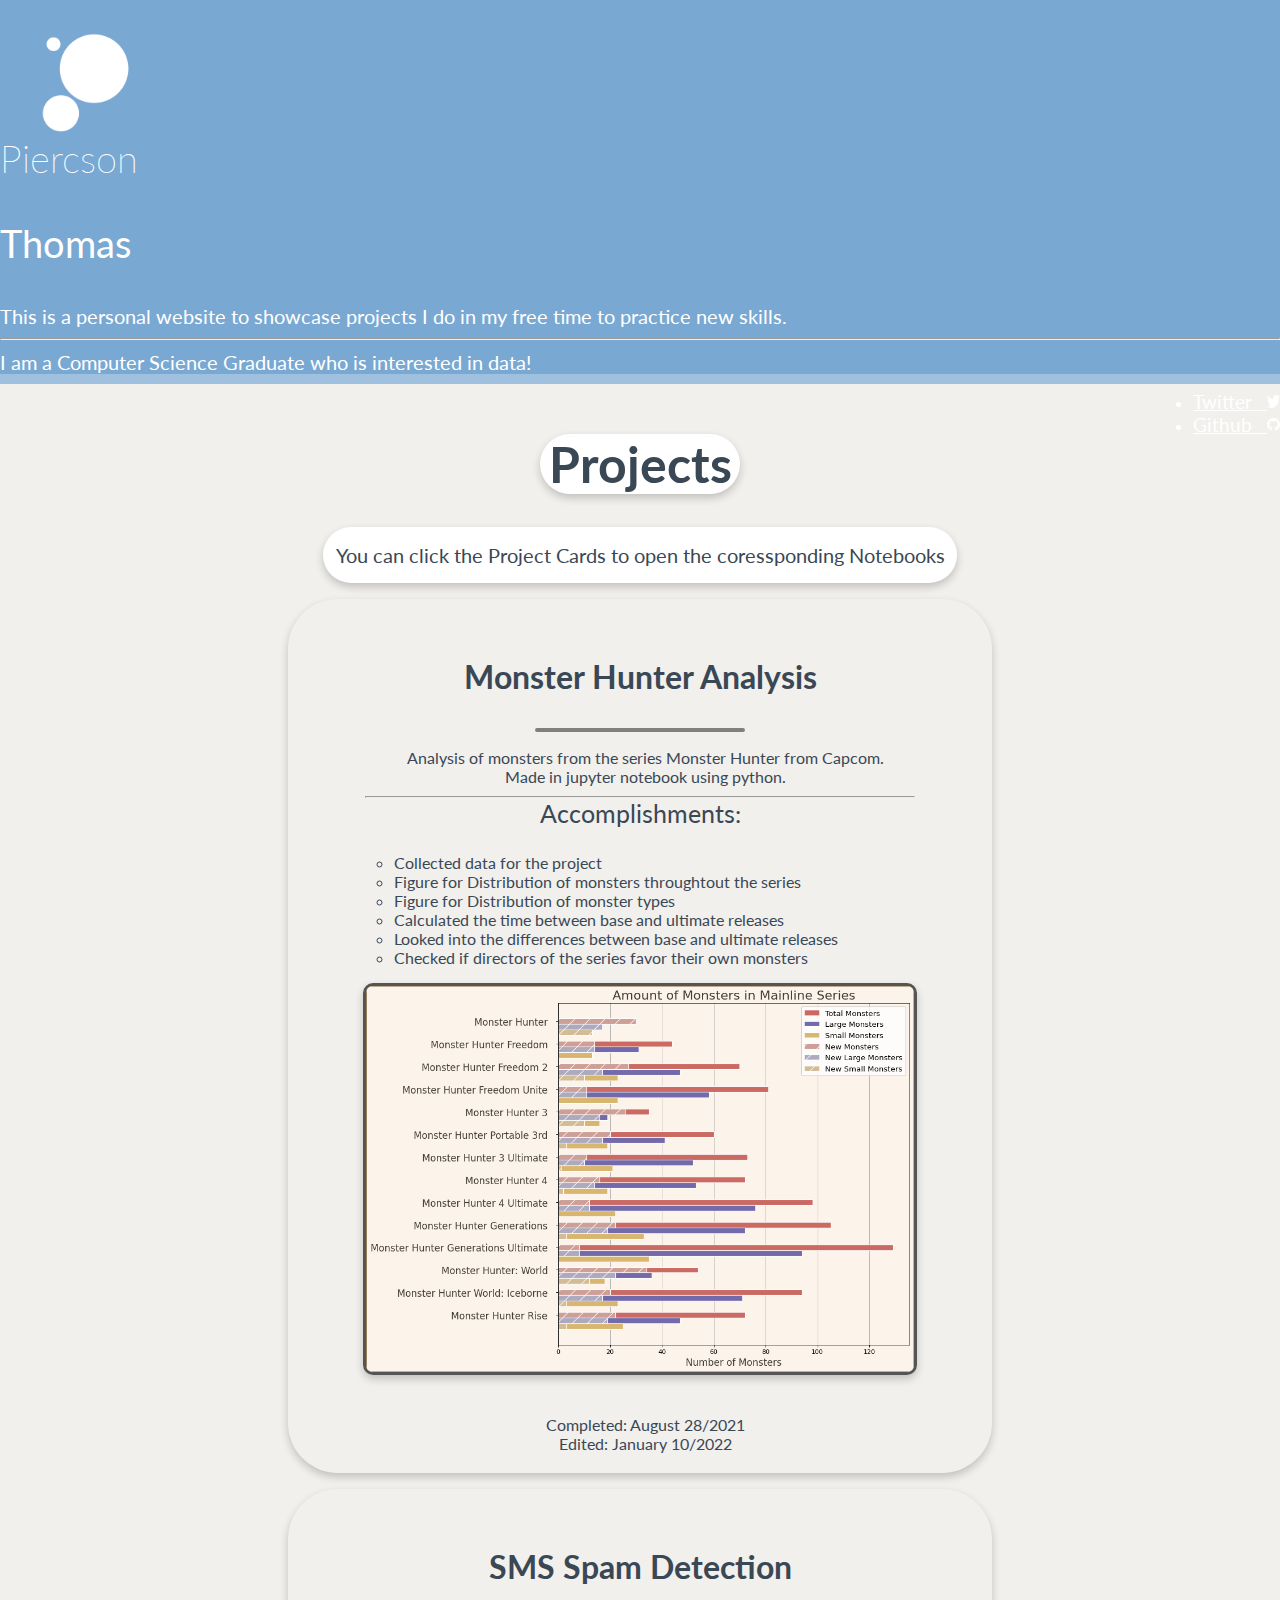
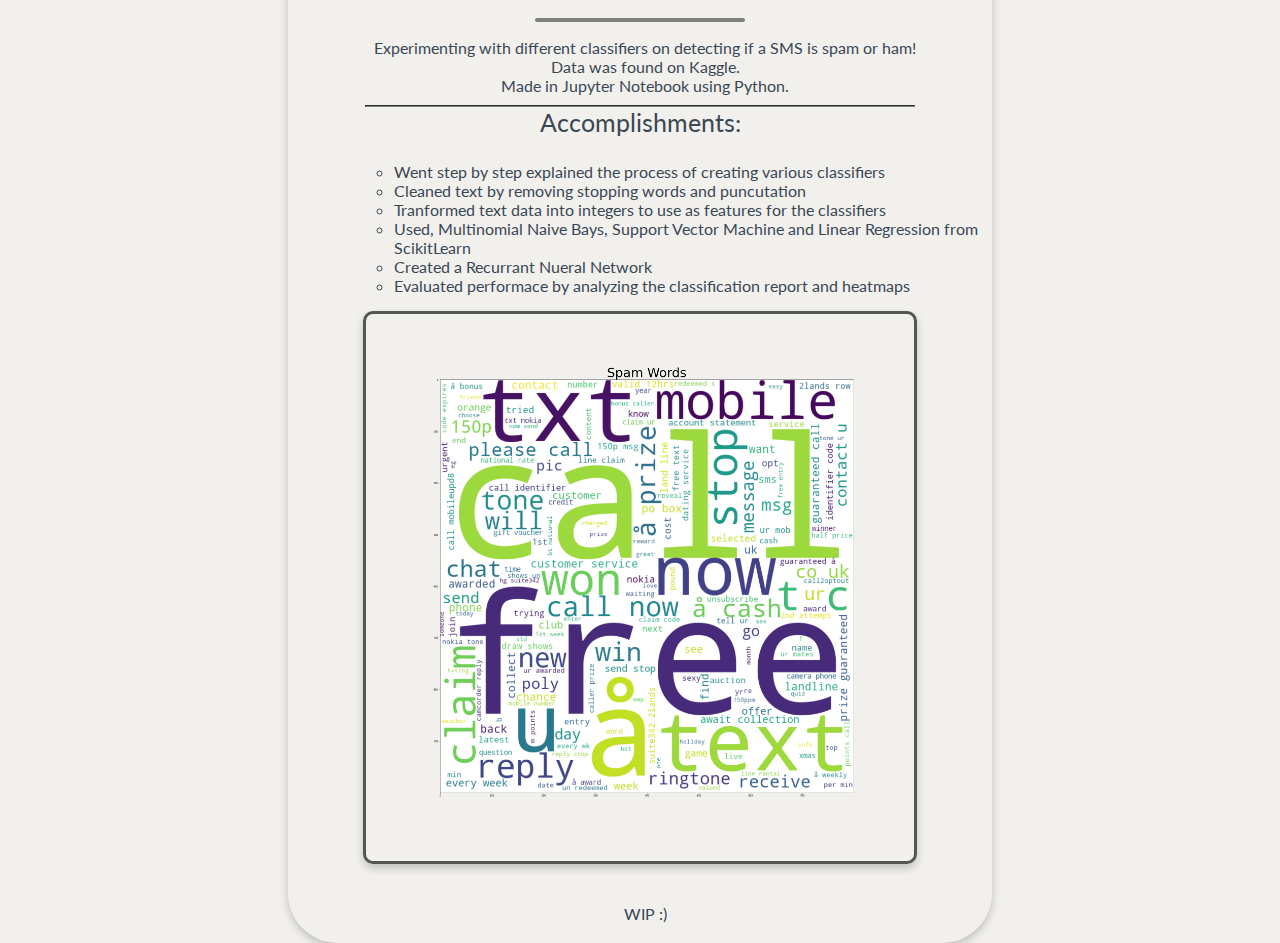
==== index.html @ 4e083656 "Editted info in nav" ====
<!DOCTYPE html>
<html>
  <head>
    <meta charset="utf-8">
    <meta name="viewport" content="width=device-width, intial-scale=1.0">
    <meta name="description" content="Personal website showcasing achievements">
    <meta name="keywords" content="piercson thomas, piercson">
    <meta name="author" content="Piercson Thomas">
    <title>Piercson Thomas</title>
    <link rel="stylesheet" href="https://cdn.jsdelivr.net/npm/bootstrap@5.1.3/dist/css/bootstrap.min.css" integrity="sha384-1BmE4kWBq78iYhFldvKuhfTAU6auU8tT94WrHftjDbrCEXSU1oBoqyl2QvZ6jIW3" crossorigin="anonymous">
    <link rel="stylesheet" href="./public/css/style.css">
    <link rel="stylesheet" href="./public/css/bubble.css">
    <link rel="stylesheet"
      href="https://fonts.googleapis.com/css?family=Lato">
  </head>
  <body>
    <nav id="navbar">
      <div class="container-fluid no-padding">
        <div class="row">
          <div class="col-2 col-md-2 col-sm-2 col-xs-1">
            <div id="branding">
              <img src="assests/Bubble_0.png" class="header_img">
            </div>
          </div>
          <div class="col-2 col-md-2 col-sm-2 col-xs-1">
            <div class="row">
              <div id="name_pre">
                Piercson
              </div>
            </div>
            <div class="row">
              <div id="name_suf">
                <p>Thomas</p>
              </div>
            </div>
          </div>
          <div class="col-5 col-md-4 col-sm-4 col-xs-4 align-self-center">
            <div id="info">
              This is a personal website to showcase projects I do in my free time to practice new skills.
              <hr>
              I am a Computer Science Graduate who is interested in data!
            </div>
          </div>
          <div class="col-2 col-md-2 col-sm-2 col-xs-2 align-self-center">
            <ul class="nav flex-column">
              <li class="nav-item">
                <a class="nav-link active" aria-current="page" href="https://twitter.com/_Piercson" target="_blank">Twitter &nbsp;&nbsp;<img src="assests/2021 Twitter logo - white.png" class="link_img"></a>
              </li>
              <li class="nav-item">
                <a class="nav-link active" href="https://github.com/Piercson" target="_blank">Github &nbsp;&nbsp;<img src="assests/GitHub-Mark-Light-32px.png" class="link_img"></a>
              </li>
            </ul>
          </div>
        </div>
      </div>
    </nav>
    <section>
      <div class="section_title">
        <h1>Projects</h1>
      </div>
      <div class="section_info">
        You can click the Project Cards to open the coressponding Notebooks
      </div>
    </section>
      <!-- Monster HUnter Project -->
      <section>
          <div class="card">
            <a class="card_a" href="MonsterHunter.html" target="_blank">
              <div class="row">
                <div class="col-12">
                  <header class="card_title">
                    <p>Monster Hunter Analysis</p>
                    <hr class='card_hr'>
                  </header>
                </div>
                <div class="col-12 col-md-12 col-lg-12 col-xl-12">
                  <p class="card_desc">
                    Analysis of monsters from the series Monster Hunter from Capcom.
                    <br> Made in jupyter notebook using python.
                    <hr style="width:80%; margin:auto;">
                    Accomplishments:
                  </p>
                  <ul class="card_list" style="list-style-type:circle">
                    <li>Collected data for the project</li>
                    <li>Figure for Distribution of monsters throughtout the series</li>
                    <li>Figure for Distribution of monster types</li>
                    <li>Calculated the time between base and ultimate releases</li>
                    <li>Looked into the differences between base and ultimate releases</li>
                    <li>Checked if directors of the series favor their own monsters</li>
                  </ul>
                </div>
                <div class="col-12 col-md-12 col-lg-12 col-xl-12">
                  <img src="assests/card_imgs/amt_monsters.png" class="card_img">
                </div>
                <p class="card_desc">
                  <br>
                  Completed: August 28/2021
                  <br> Edited: January 10/2022 </p>
              </div>
            </a>
          </div>
        </section>
        <!-- Spam Detection -->
        <section>
            <div class="card">
              <a class="card_a" href="" target="_blank">
                <div class="row">
                  <div class="col-12">
                    <header class="card_title">
                      <p>SMS Spam Detection</p>
                      <hr class='card_hr'>
                    </header>
                  </div>
                  <div class="col-12 col-md-12 col-lg-12 col-xl-12">
                    <p class="card_desc">
                      Experimenting with different classifiers on detecting if a SMS is spam or ham!
                      <br> Data was found on Kaggle.
                      <br> Made in Jupyter Notebook using Python.
                      <hr style="width:80%; margin:auto;">
                      Accomplishments:
                    </p>
                    <ul class="card_list" style="list-style-type:circle">
                      <li>Went step by step explained the process of creating various classifiers</li>
                      <li>Cleaned text by removing stopping words and puncutation</li>
                      <li>Tranformed text data into integers to use as features for the classifiers</li>
                      <li>Used, Multinomial Naive Bays, Support Vector Machine and Linear Regression from ScikitLearn</li>
                      <li>Created a Recurrant Nueral Network</li>
                      <li>Evaluated performace by analyzing the classification report and heatmaps</li>
                    </ul>
                  </div>
                  <div class="col-12 col-md-12 col-lg-12 col-xl-12">
                    <img src="assests/card_imgs/spam_word.png" class="card_img">
                  </div>
                  <p class="card_desc">
                    <br>
                    WIP :)
                    <!-- <br> Edited: January 10/2022 </p> -->
                </div>
              </a>
            </div>
          </section>
      <div id="app">
      </div>

    <script src="https://cdn.jsdelivr.net/npm/bootstrap@5.1.3/dist/js/bootstrap.min.js" integrity="sha384-QJHtvGhmr9XOIpI6YVutG+2QOK9T+ZnN4kzFN1RtK3zEFEIsxhlmWl5/YESvpZ13" crossorigin="anonymous"></script>
    <script src="https://cdn.jsdelivr.net/npm/bootstrap@5.1.3/dist/js/bootstrap.bundle.min.js" integrity="sha384-ka7Sk0Gln4gmtz2MlQnikT1wXgYsOg+OMhuP+IlRH9sENBO0LRn5q+8nbTov4+1p" crossorigin="anonymous"></script>
    <script src="public/js/bubbles.js"></script>
  </body>
</html>
---- public/css/style.css ----
body *,
body *:before,
body *:after {
    -webkit-box-sizing: content-box !important;
    -moz-box-sizing: content-box !important;
    box-sizing: content-box !important;
}
body{
  font-family: Lato, serif;
  font-size: 1rem;
  height: 100%;
  width: 100%;
  /* position:relative; */
  padding: 0;
  margin: 0;
  background-color: #f1f0ec;
  box-sizing: initial;
}
header a{
  color: #ffffff;
  text-decoration: none;
  text-transform: uppercase;
}
#branding{
}
#name_pre {
  font-size: 3vw;
  font-weight: 200;
}
#name_suf {
  font-size: 3vw;
}
#info {
  margin: auto;
  font-size: 1.25rem;
}
.header_img{
  width: 8vw;
  padding-left: 2rem;
}
.link_img{
  width: 1vw;
  height: 1vw;
  margin: auto;
}
header a:hover{
  color: #cccccc;
  font-weight: bold;
}
/* Nav */
.nav-link{
  font-size: 1.5vw;
}
.flex-column{
  float:right;
}
.nav-link{
  color: #ffffff;
  display: flex;
}
.nav-link:hover{
  color: #ffffff;
}
.container-fluid{
  margin: 0px 0px 0px 0px;
  background: #79A8D2;
  color: #ffffff;
  padding-top: 30px;
  min-height: 70px;
  width: 100%;
  border-bottom: #9FC1DF 10px solid;
}
.navbar-light .navbar-nav .nav-link.active{
  color: #ffffff;
}
nav{
  width: 100%
}
nav a:hover{
  color: #cccccc;
  font-weight: bold;
}
/* Section */
section {
  width: 55%;
  margin: auto;
  text-align: center;
  padding-top: 1rem;
  font-size: 1.5625rem;
}
.section_title{
  color: #3a4755;
  margin: auto;
  background-color: #ffffff;
  width: 25%;
  min-width: 12.5rem;
  border-radius: 100px;
  box-shadow: 0 0.25rem 0.5rem 0 rgba(0,0,0,0.2);
}
.section_info{
  color: #3a4755;
  margin: auto;
  padding-top: 1rem;
  padding-bottom: 1rem;
  font-size: 1.25rem;
  background-color: #ffffff;
  width: 90%;
  min-width: 12.5rem;
  border-radius: 100px;
  box-shadow: 0 0.25rem 0.5rem 0 rgba(0,0,0,0.2);
}
section header{
  font-size: 1.25rem;
  font-weight: bold;
}
/* Card Class*/
.card {
  /* Add shadows to create the "card" effect */
  color: #3a4755;
  box-shadow: 0 0.25rem 0.5rem 0 rgba(0,0,0,0.2);
  transition: 0.3s;
  border-radius: 50px;
  text-decoration: none;
  padding: 10px 10px 10px 10px;
}
/* On mouse-over, add a deeper shadow */
.card:hover {
  box-shadow: 0 8px 16px 0 rgba(0,0,0,0.2);
  color: inherit;
  text-decoration: none;
}
/* Add some padding inside the card container */
.card_container {
  padding: 2px 16px;
}
.card_a, .card_a:hover{
  text-decoration: none;
  color: inherit;
}
.card_hr{
  width:30%;
  margin-left: auto;
  margin-right: auto;
  border: 2px solid;
  border-radius: 5px;
}
.card_title{
  padding-top: 1rem;
  font-size: 2rem;
}
.card_list{
  text-align: left;
  padding-left: 6rem;
  font-size: 1rem;
  color: inherit;
}
.card_info_container{
  /* display: flex; */
  margin-top: 15px;
  margin-left: 15px;
}
.card_desc{
  text-align: center;
  margin-left: 10px;
  margin-bottom: 10px;
  font-size: 1rem;
  color: inherit;
}
.card_img{
  box-shadow: 0 4px 8px 0 rgba(0,0,0,0.2);
  width: 80%;
  height: auto;
  border: 3px solid #555;
  border-radius: 10px;
}
@media screen and (max-width: 600px){
  section {
    width: 70%;
  }
}
---- public/css/bubble.css ----
.bubble {
  position: absolute;
  top: 0;
  left: 0;
  border-radius: 50%;
  cursor: pointer;
  transition: linear 3s, transform .2s;
}
.bubble--bust {
  transform: scale(1.3);
}
.bubble:hover {
  transform: scale(1.1);
}
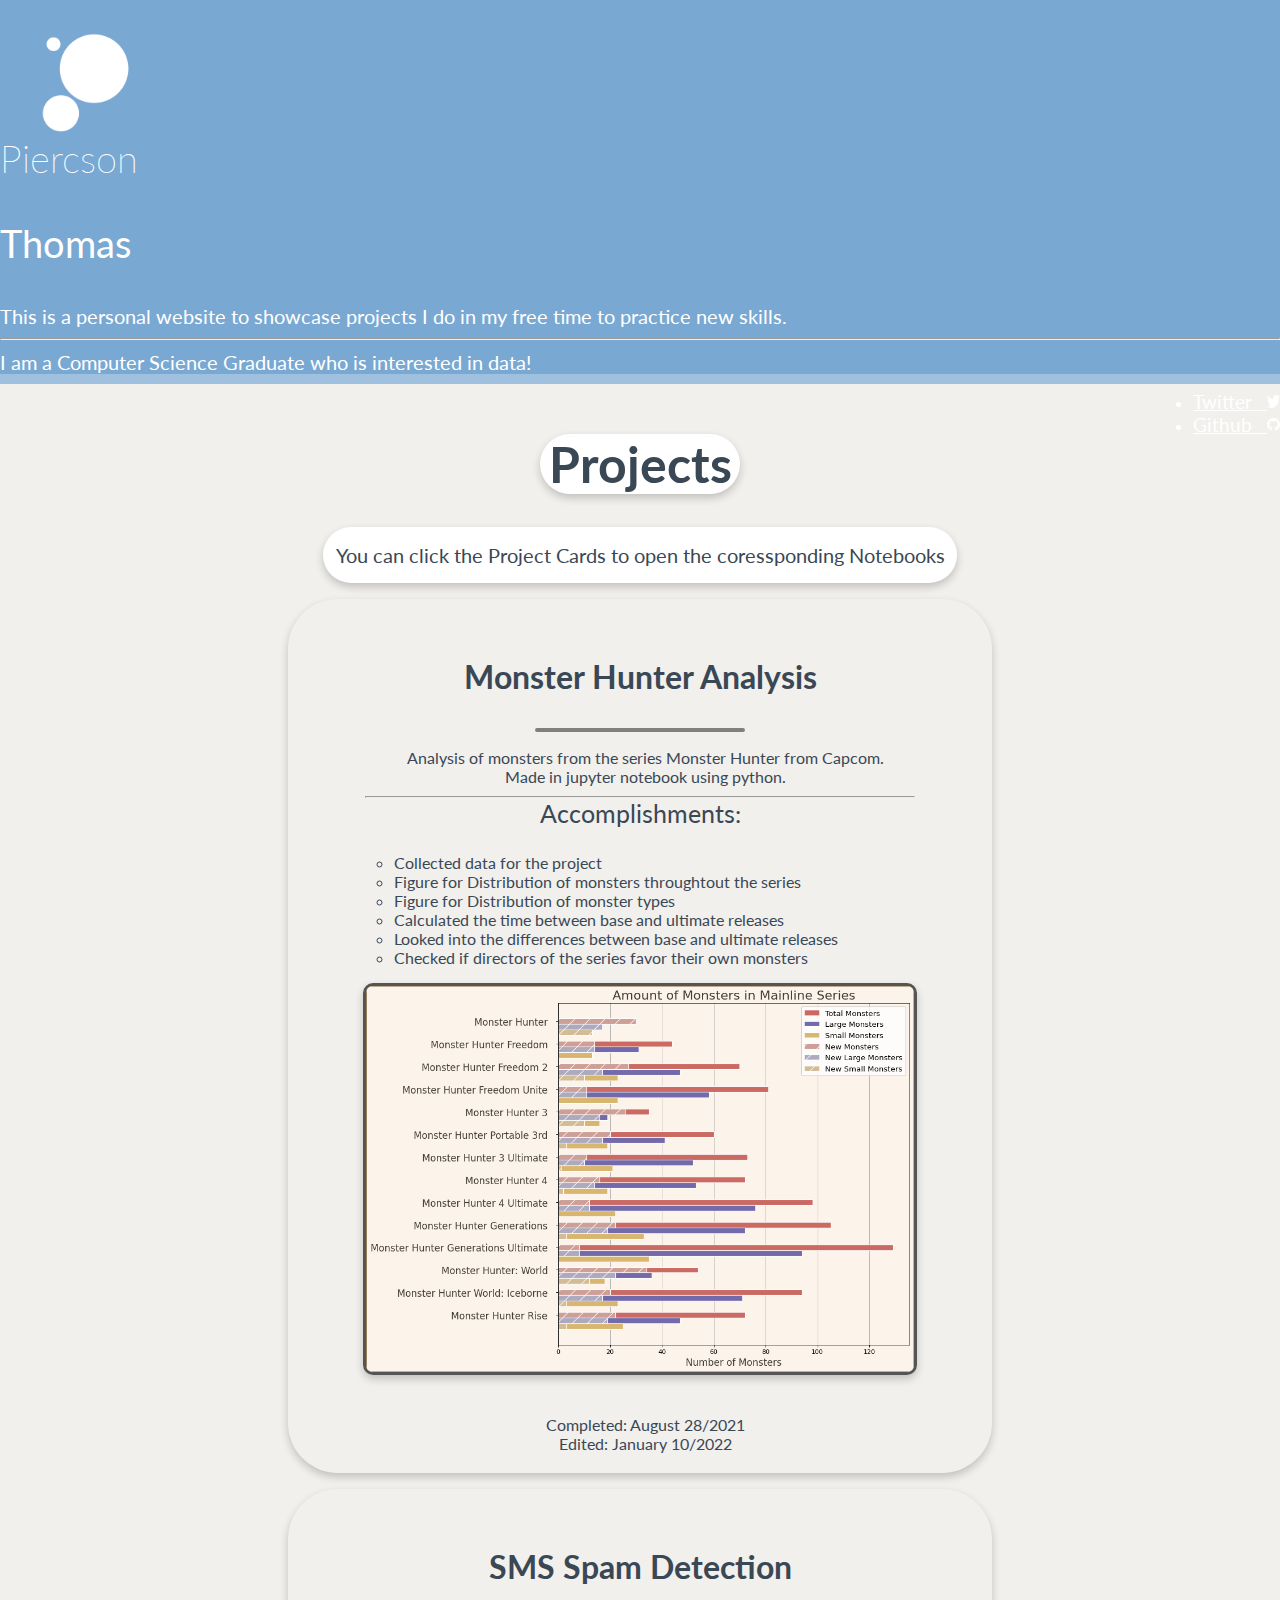
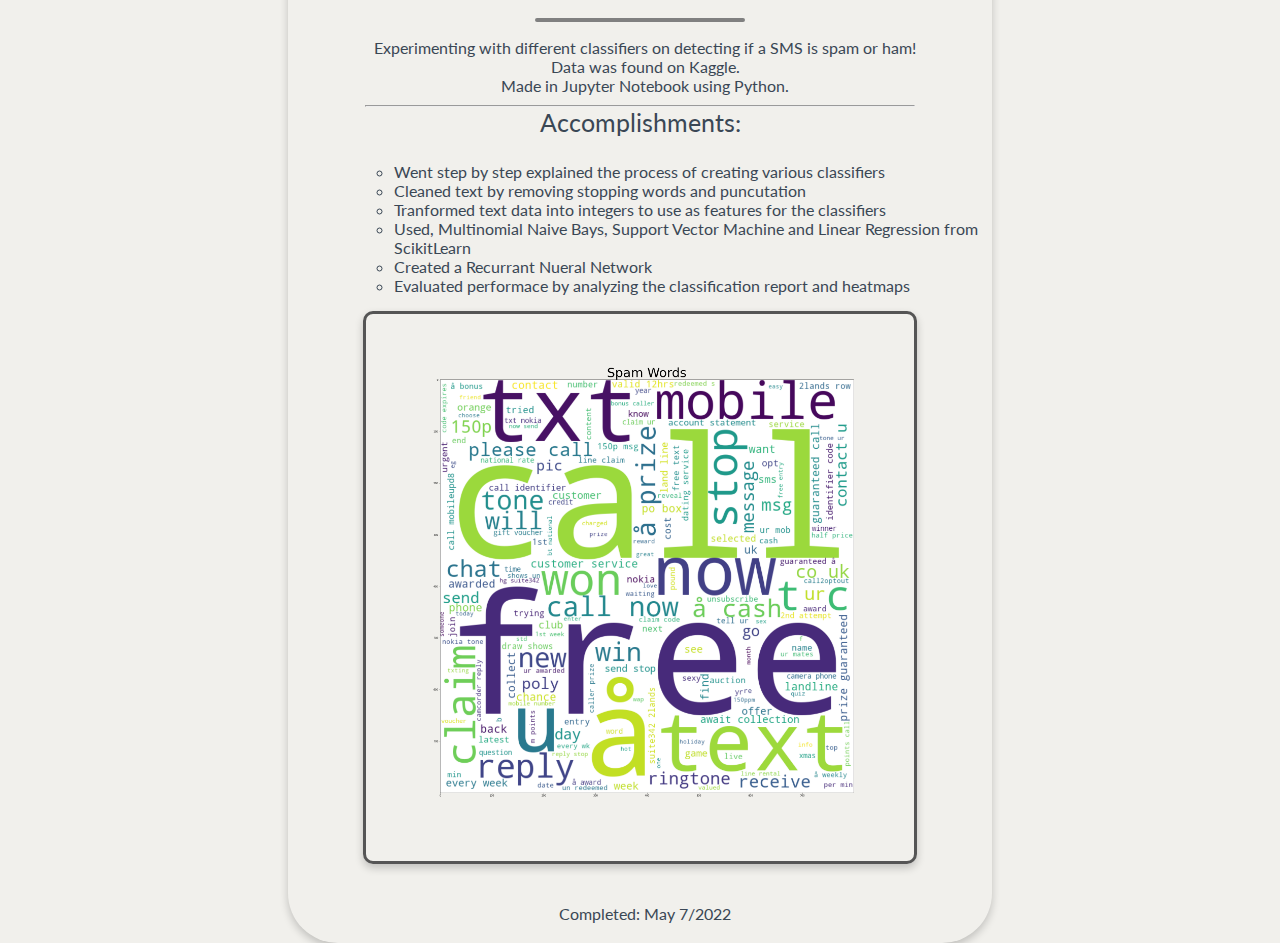
==== commit 1e9dd9c5: "added spam detection" ====
--- a/index.html
+++ b/index.html
@@ -103,7 +103,7 @@
         <!-- Spam Detection -->
         <section>
             <div class="card">
-              <a class="card_a" href="" target="_blank">
+              <a class="card_a" href="spam_detection.html" target="_blank">
                 <div class="row">
                   <div class="col-12">
                     <header class="card_title">
@@ -133,8 +133,7 @@
                   </div>
                   <p class="card_desc">
                     <br>
-                    WIP :)
-                    <!-- <br> Edited: January 10/2022 </p> -->
+                    Completed: May 7/2022
                 </div>
               </a>
             </div>
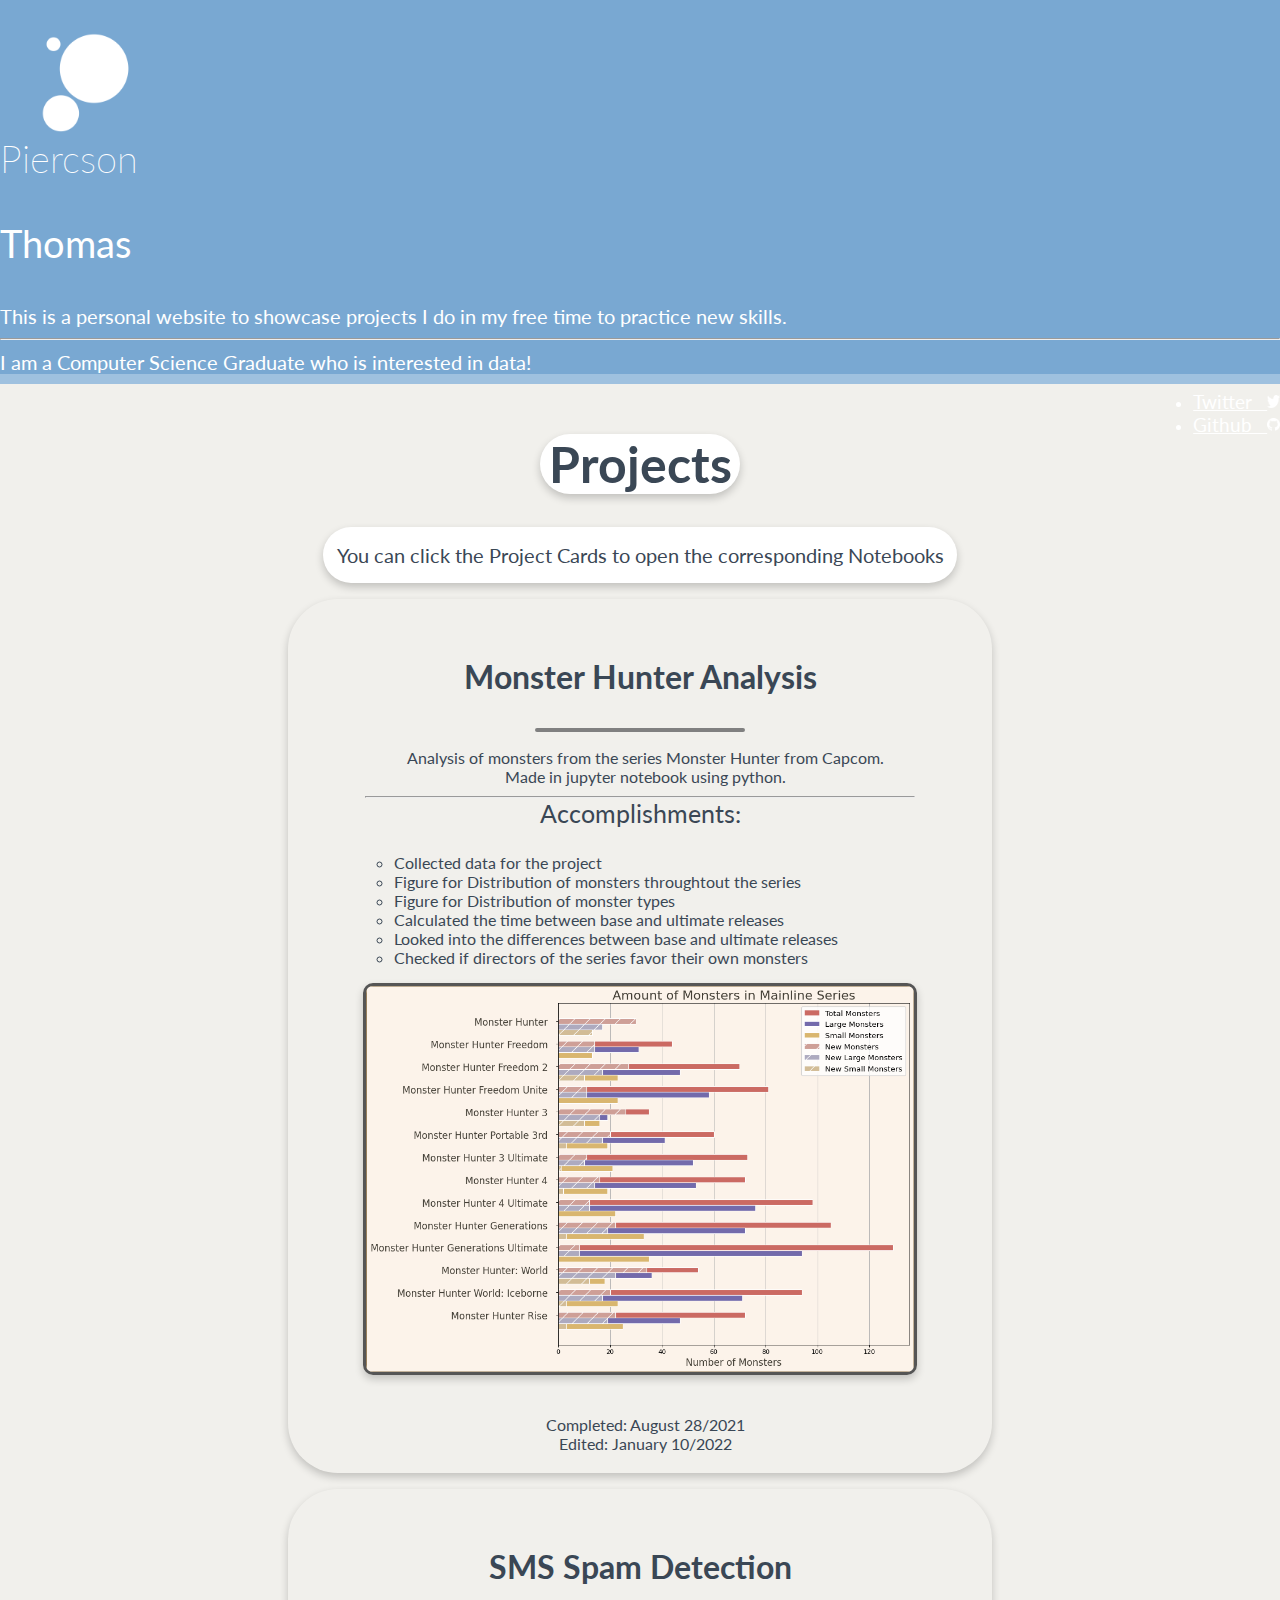
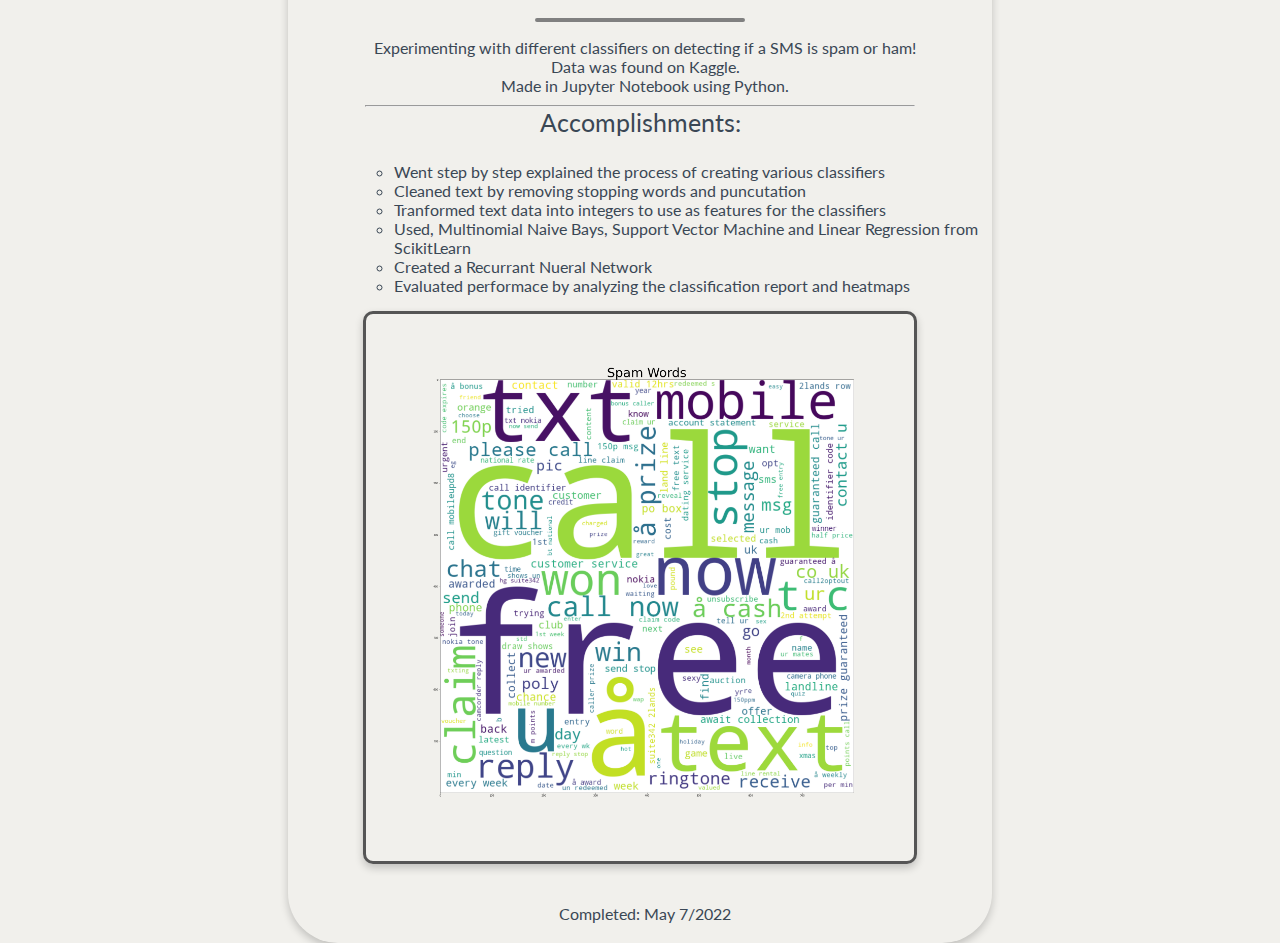
==== commit e8c442e8: "fixed typo" ====
--- a/index.html
+++ b/index.html
@@ -59,7 +59,7 @@
         <h1>Projects</h1>
       </div>
       <div class="section_info">
-        You can click the Project Cards to open the coressponding Notebooks
+        You can click the Project Cards to open the corresponding Notebooks
       </div>
     </section>
       <!-- Monster HUnter Project -->
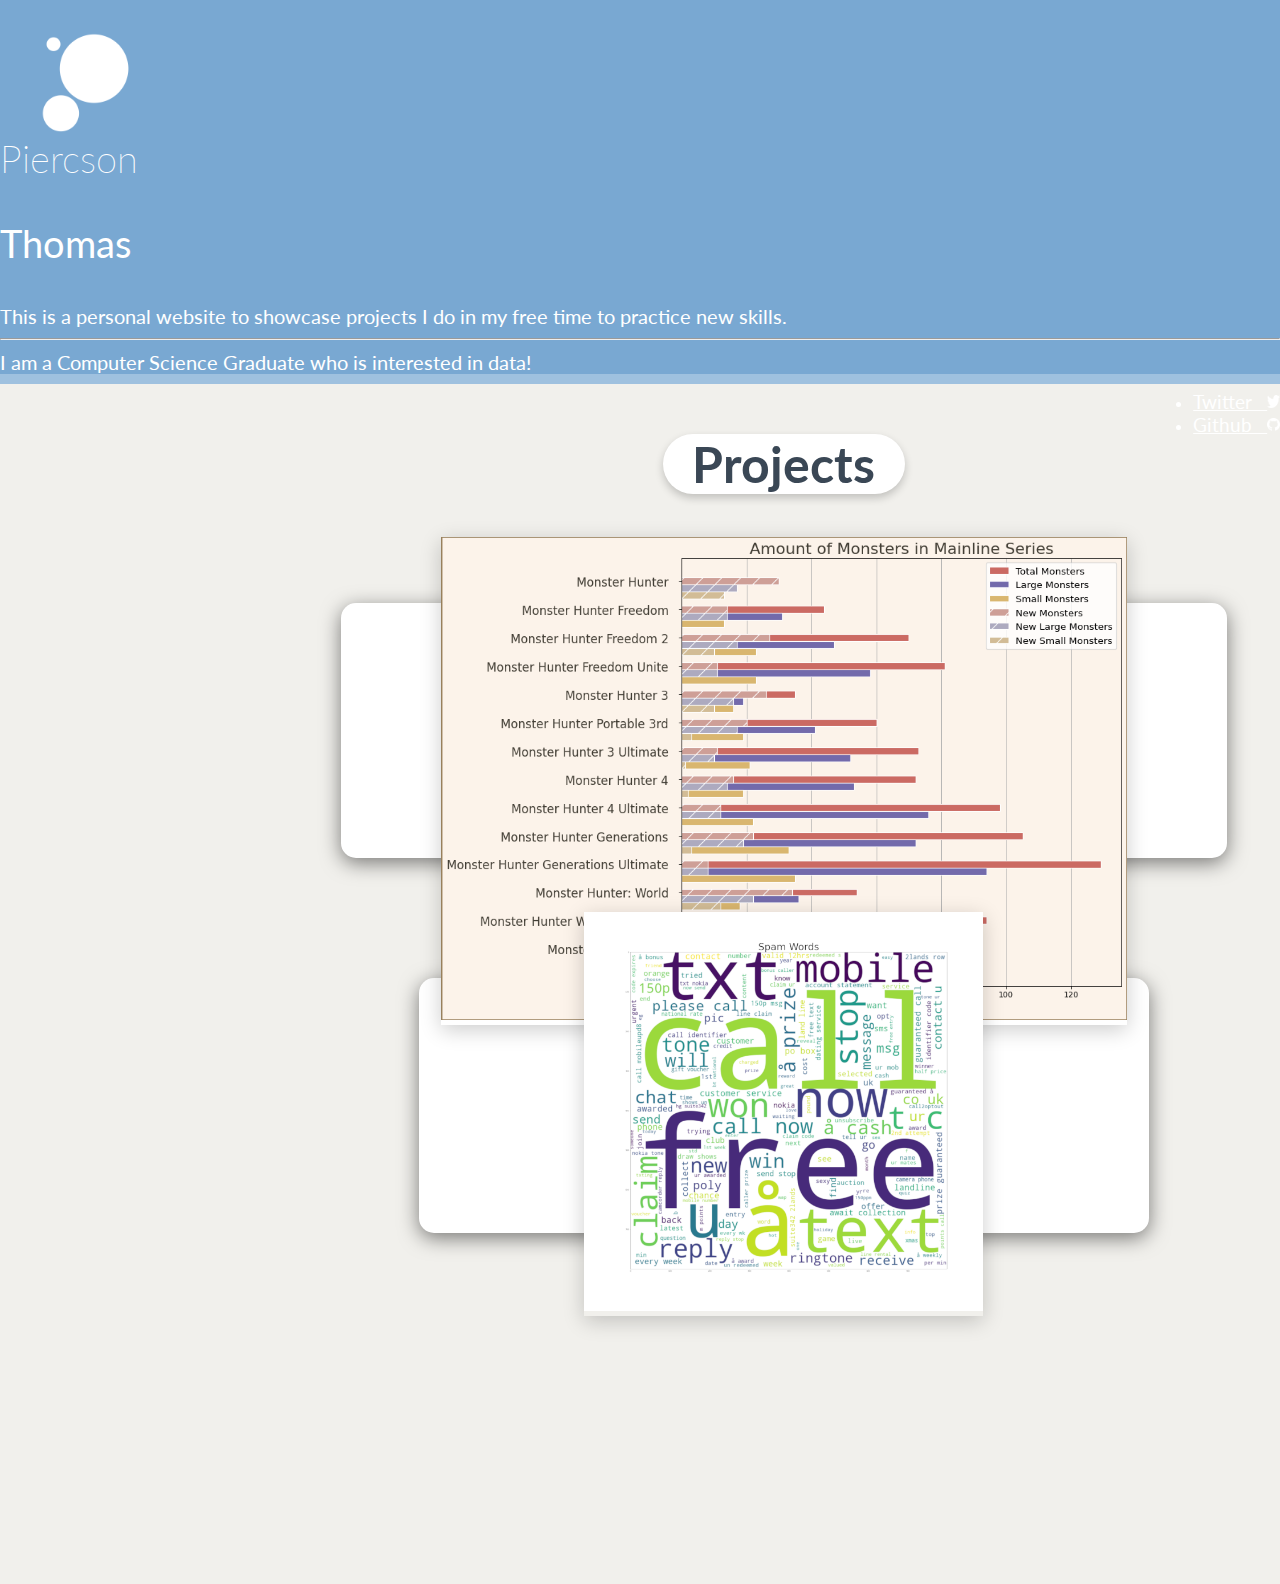
==== commit 4784e1ac: "Added cards" ====
--- a/index.html
+++ b/index.html
@@ -10,6 +10,7 @@
     <link rel="stylesheet" href="https://cdn.jsdelivr.net/npm/bootstrap@5.1.3/dist/css/bootstrap.min.css" integrity="sha384-1BmE4kWBq78iYhFldvKuhfTAU6auU8tT94WrHftjDbrCEXSU1oBoqyl2QvZ6jIW3" crossorigin="anonymous">
     <link rel="stylesheet" href="./public/css/style.css">
     <link rel="stylesheet" href="./public/css/bubble.css">
+    <link rel="stylesheet" href="./public/css/card.css">
     <link rel="stylesheet"
       href="https://fonts.googleapis.com/css?family=Lato">
   </head>
@@ -55,15 +56,66 @@
       </div>
     </nav>
     <section>
-      <div class="section_title">
-        <h1>Projects</h1>
-      </div>
-      <div class="section_info">
-        You can click the Project Cards to open the corresponding Notebooks
+      <div class="row">
+        <div class="col-10">
+          <div class="section_title">
+              <h1>Projects</h1>
+          </div>
+        </div>
+    </section>
+    <section>
+      <!-- First Row -->
+      <div class="row">
+        <div class="col-5">
+          <div class = card_container>
+            <div class = card>
+              <div class = image>
+                <img href = "#" src ='assests/card_imgs/amt_monsters.png'>
+              </div>
+              <div class = content>
+                <h3>Monster Hunter Analysis</h3>
+                <p>Analysis of monsters from the series Monster Hunter from Capcom.
+                <br> Made in Jupyter Notebook using Python.</p>
+                <ul class="list" style="list-style-type:circle">
+                  <li>Collected data for the project</li>
+                  <li>Figure for Distribution of monsters throughtout the series</li>
+                  <li>Figure for Distribution of monster types</li>
+                  <li>Calculated the time between base and ultimate releases</li>
+                  <li>Looked into the differences between base and ultimate releases</li>
+                  <li>Checked if directors of the series favor their own monsters</li>
+                </ul>
+                <a class='link' href="MonsterHunter.html" target="_blank"> Click to See Notebook</a>
+              </div>
+            </div>
+          </div>
+        </div>
+        <div class="col-5">
+          <div class = card_container>
+            <div class = card>
+              <div class = image style="width: 57%;">
+                <img href = "#" src ='assests/card_imgs/spam_word.png'>
+              </div>
+              <div class = content>
+                <h3>SMS Spam Detection</h3>
+                <p>Experimenting with classifiers on detecting if a SMS is spam!
+                <br> Made in Jupyter Notebook using Python.</p>
+                <ul class="list" style="list-style-type:circle">
+                  <li>Went step by step explained the process of creating various classifiers</li>
+                  <li>Cleaned text by removing stopping words and puncutation</li>
+                  <li>Tranformed text data into integers to use as features for the classifiers</li>
+                  <li>Used, Multinomial Naive Bays, Support Vector Machine and Linear Regression from ScikitLearn</li>
+                  <li>Created a Recurrant Nueral Network</li>
+                  <li>Evaluated performace by analyzing the classification report and heatmaps</li>
+                </ul>
+                <a class='link' href="spam_detection.html" target="_blank"> Click to See Notebook</a>
+              </div>
+            </div>
+          </div>
+        </div>
       </div>
     </section>
       <!-- Monster HUnter Project -->
-      <section>
+      <!-- <section>
           <div class="card">
             <a class="card_a" href="MonsterHunter.html" target="_blank">
               <div class="row">
@@ -99,9 +151,9 @@
               </div>
             </a>
           </div>
-        </section>
+        </section> -->
         <!-- Spam Detection -->
-        <section>
+        <!-- <section>
             <div class="card">
               <a class="card_a" href="spam_detection.html" target="_blank">
                 <div class="row">
@@ -137,12 +189,13 @@
                 </div>
               </a>
             </div>
-          </section>
+          </section> -->
       <div id="app">
       </div>
 
     <script src="https://cdn.jsdelivr.net/npm/bootstrap@5.1.3/dist/js/bootstrap.min.js" integrity="sha384-QJHtvGhmr9XOIpI6YVutG+2QOK9T+ZnN4kzFN1RtK3zEFEIsxhlmWl5/YESvpZ13" crossorigin="anonymous"></script>
     <script src="https://cdn.jsdelivr.net/npm/bootstrap@5.1.3/dist/js/bootstrap.bundle.min.js" integrity="sha384-ka7Sk0Gln4gmtz2MlQnikT1wXgYsOg+OMhuP+IlRH9sENBO0LRn5q+8nbTov4+1p" crossorigin="anonymous"></script>
     <script src="public/js/bubbles.js"></script>
+    <script src="public/js/card.js"></script>
   </body>
 </html>
--- a/public/css/style.css
+++ b/public/css/style.css
@@ -82,7 +82,8 @@
 }
 /* Section */
 section {
-  width: 55%;
+  width: 75.5%;
+  padding-left: 22.5%;
   margin: auto;
   text-align: center;
   padding-top: 1rem;
@@ -114,8 +115,7 @@
   font-weight: bold;
 }
 /* Card Class*/
-.card {
-  /* Add shadows to create the "card" effect */
+/* .card {
   color: #3a4755;
   box-shadow: 0 0.25rem 0.5rem 0 rgba(0,0,0,0.2);
   transition: 0.3s;
@@ -123,13 +123,11 @@
   text-decoration: none;
   padding: 10px 10px 10px 10px;
 }
-/* On mouse-over, add a deeper shadow */
 .card:hover {
   box-shadow: 0 8px 16px 0 rgba(0,0,0,0.2);
   color: inherit;
   text-decoration: none;
 }
-/* Add some padding inside the card container */
 .card_container {
   padding: 2px 16px;
 }
@@ -155,7 +153,6 @@
   color: inherit;
 }
 .card_info_container{
-  /* display: flex; */
   margin-top: 15px;
   margin-left: 15px;
 }
@@ -172,7 +169,7 @@
   height: auto;
   border: 3px solid #555;
   border-radius: 10px;
-}
+} */
 @media screen and (max-width: 600px){
   section {
     width: 70%;
--- a/public/css/card.css
+++ b/public/css/card.css
@@ -0,0 +1,67 @@
+.card_container {
+  position : relative;
+  display : flex;
+  align-items : center;
+  justify-content : center;
+  padding : 30px;
+}
+
+.card_container .card {
+  position: relative;
+  height : 215px;
+  background-color : #fff;
+  margin : 30px 10px;
+  padding : 20px 15px;
+
+  display : flex;
+  flex-direction : column;
+  box-shadow : 0 5px 20px rgba(0,0,0,0.5);
+  transition : 0.3s ease-in-out;
+  border-radius : 15px;
+}
+.card_container .card:hover {
+  height: 500px;
+  transform: translateY(10%);
+}
+
+
+.card_container .card .image {
+  position : relative;
+  width : 80%;
+  top : -40%;
+  margin:auto;
+  box-shadow : 0 5px 20px rgba(0,0,0,0.2);
+  z-index : 1;
+}
+
+.card_container .card .image img {
+  max-width : 100%;
+}
+
+.card_container .card .content {
+  position : relative;
+  top : -40%;
+  padding : 10px 15px;
+  color : #111;
+  text-align : center;
+  font-size: 15px;
+
+  visibility : hidden;
+  opacity : 0;
+  transition : 0.3s ease-in-out;
+
+}
+
+.card_container .card:hover .content {
+   margin-top : 30px;
+   visibility : visible;
+   opacity : 1;
+   transition-delay: 0.2s;
+
+}
+.card_container .card .content .list{
+  text-align: left;
+}
+.card_container .card .content .link{
+  text-align: center;
+}
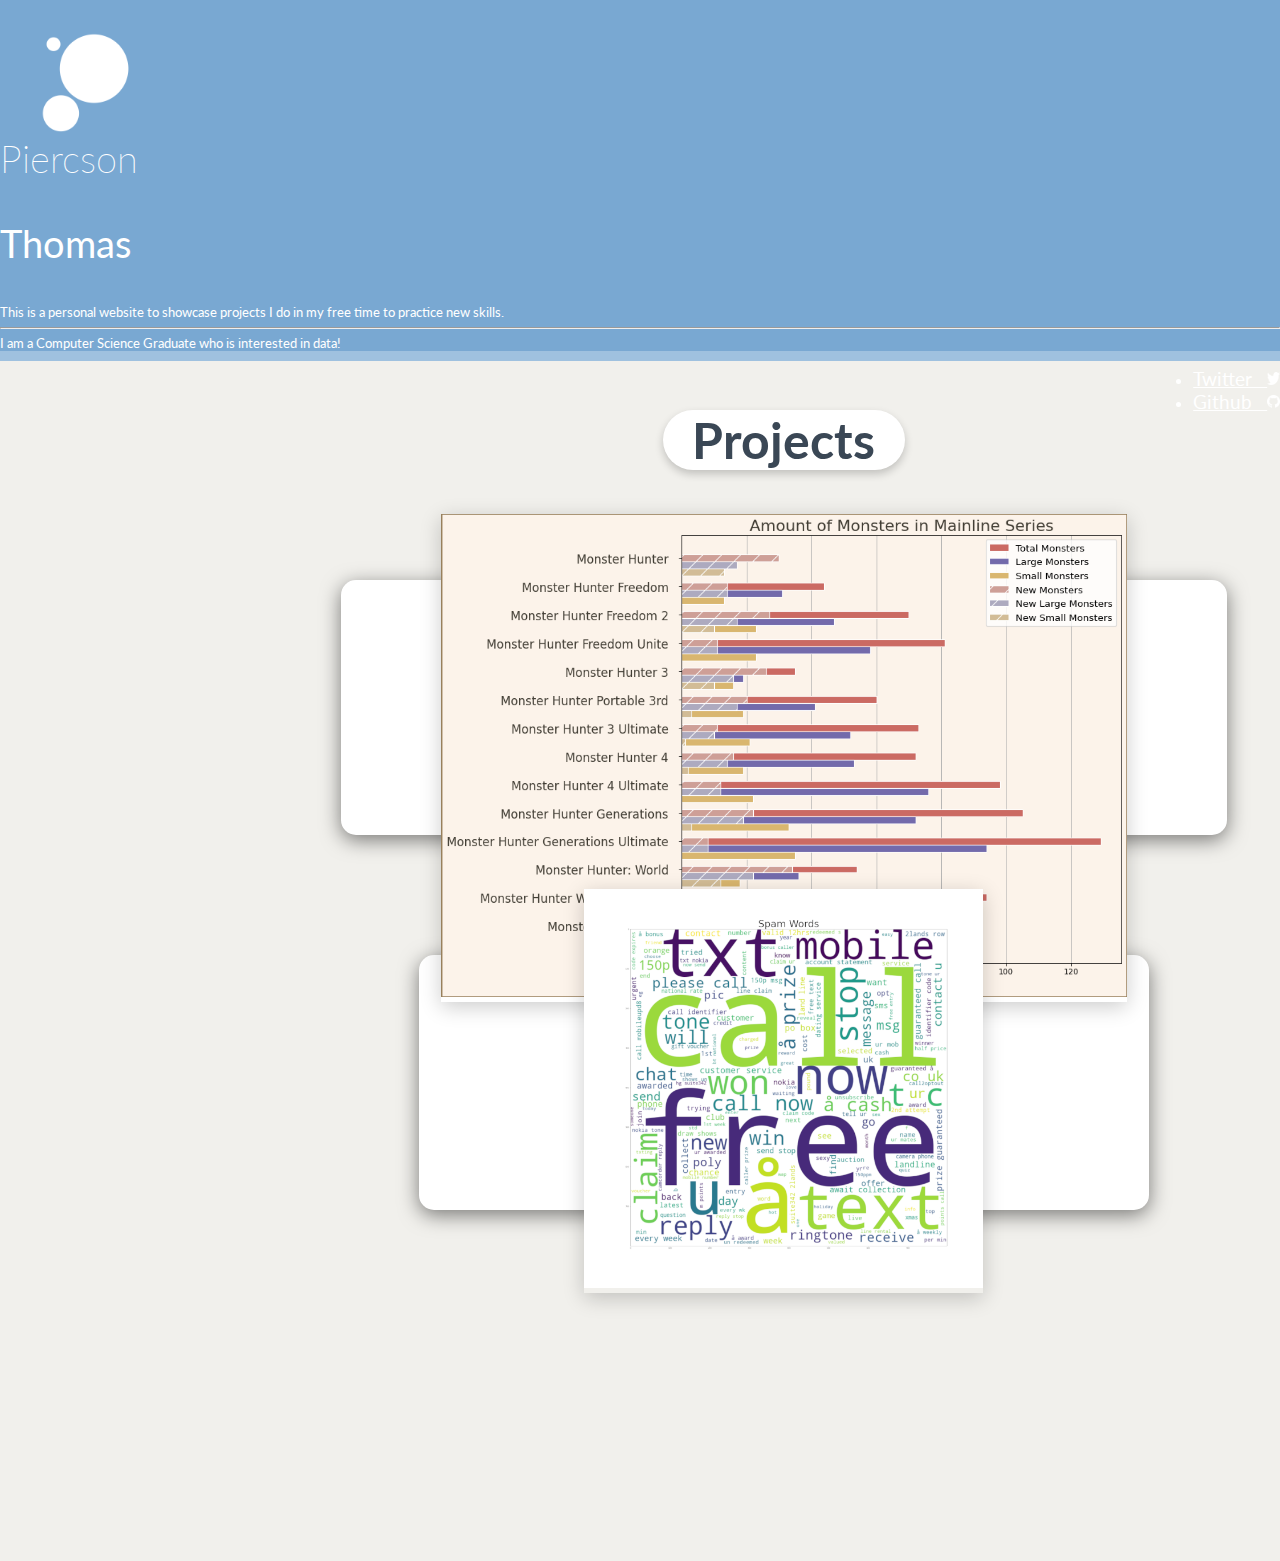
==== commit 0337437e: "edited bubble effects" ====
--- a/index.html
+++ b/index.html
@@ -2,7 +2,7 @@
 <html>
   <head>
     <meta charset="utf-8">
-    <meta name="viewport" content="width=device-width, intial-scale=1.0">
+    <meta name="viewport" content="width=device-width">
     <meta name="description" content="Personal website showcasing achievements">
     <meta name="keywords" content="piercson thomas, piercson">
     <meta name="author" content="Piercson Thomas">
--- a/public/css/style.css
+++ b/public/css/style.css
@@ -32,7 +32,7 @@
 }
 #info {
   margin: auto;
-  font-size: 1.25rem;
+  font-size: 1vw;
 }
 .header_img{
   width: 8vw;
@@ -170,8 +170,8 @@
   border: 3px solid #555;
   border-radius: 10px;
 } */
-@media screen and (max-width: 600px){
+/* @media screen and (max-width: 600px){
   section {
     width: 70%;
   }
-}
+} */
--- a/public/css/bubble.css
+++ b/public/css/bubble.css
@@ -4,7 +4,7 @@
   left: 0;
   border-radius: 50%;
   cursor: pointer;
-  transition: linear 3s, transform .2s;
+  transition: linear 3s, transform .5s;
 }
 .bubble--bust {
   transform: scale(1.3);
--- a/public/css/card.css
+++ b/public/css/card.css
@@ -8,7 +8,7 @@
 
 .card_container .card {
   position: relative;
-  height : 215px;
+  height : 13.438rem;
   background-color : #fff;
   margin : 30px 10px;
   padding : 20px 15px;
@@ -44,7 +44,7 @@
   padding : 10px 15px;
   color : #111;
   text-align : center;
-  font-size: 15px;
+  font-size: 0.938rem;
 
   visibility : hidden;
   opacity : 0;
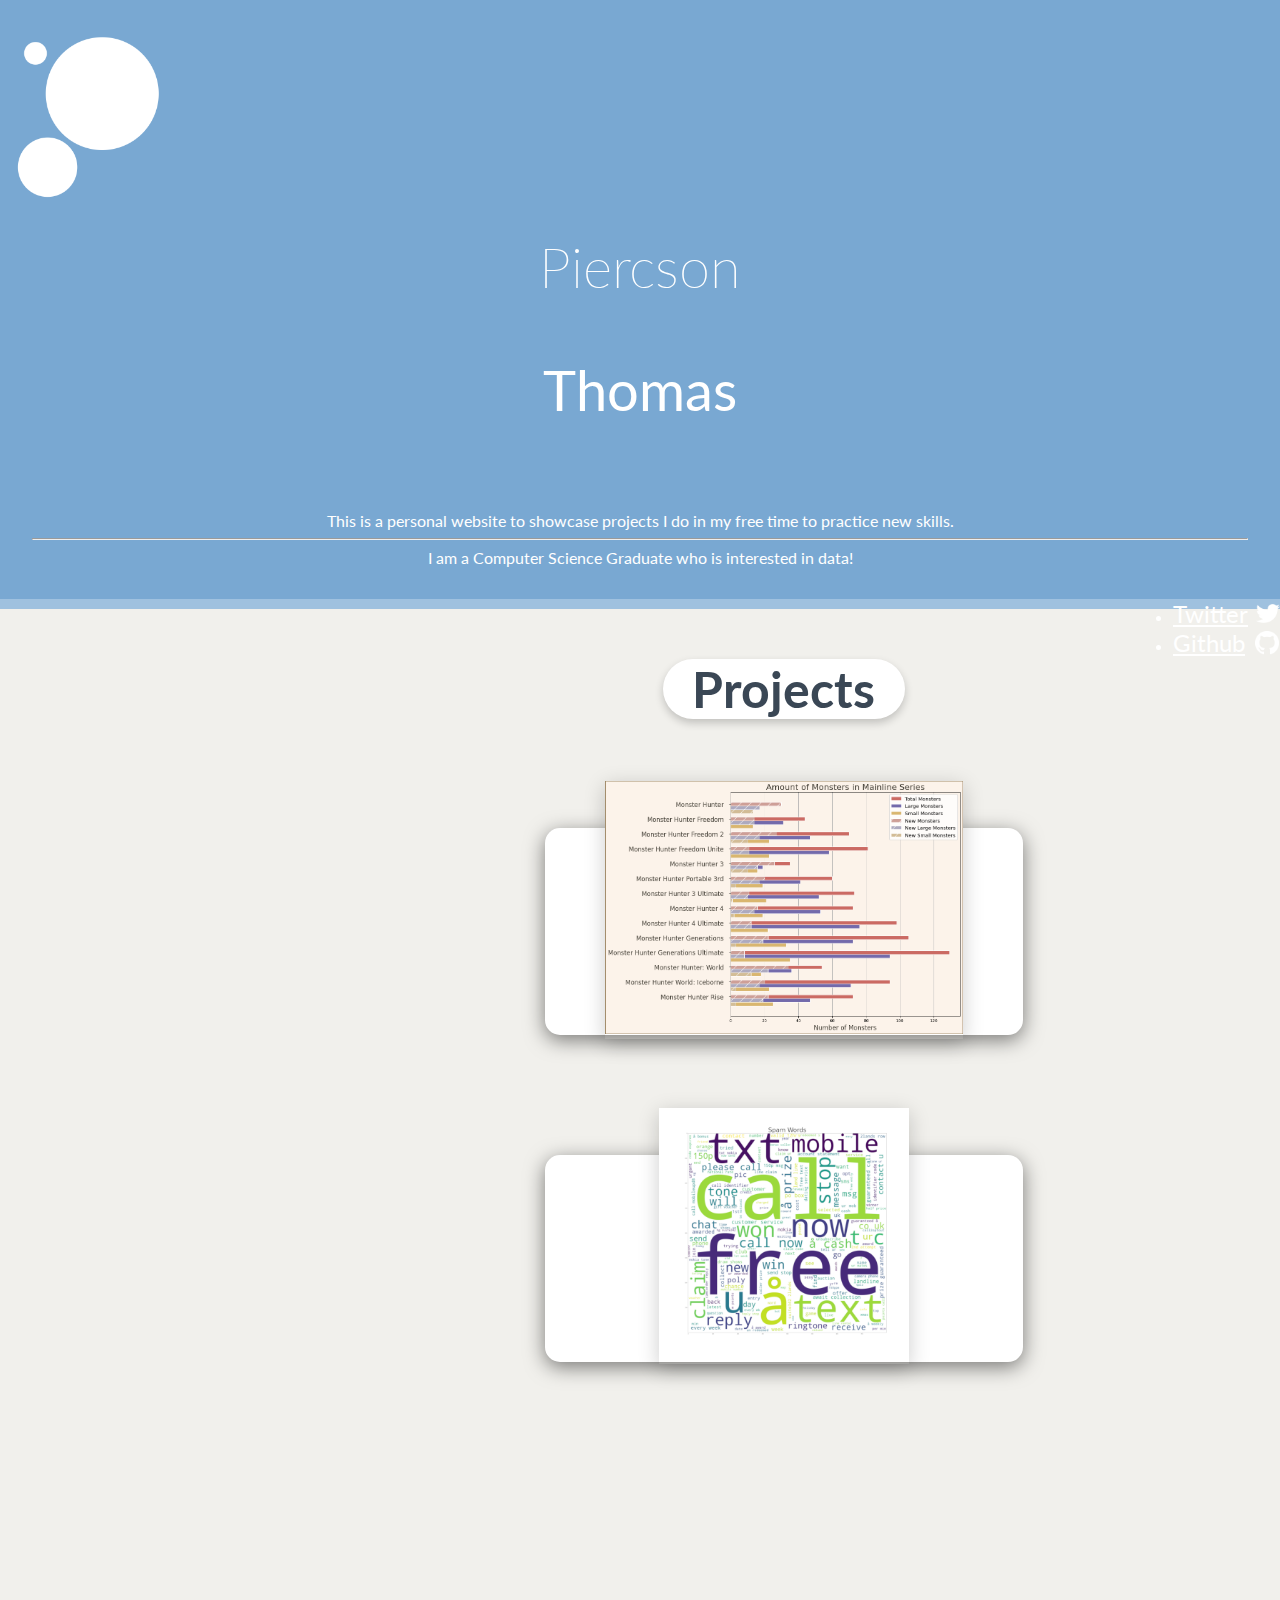
==== commit afd70ac9: "Made work for mobile" ====
--- a/index.html
+++ b/index.html
@@ -15,15 +15,15 @@
       href="https://fonts.googleapis.com/css?family=Lato">
   </head>
   <body>
-    <nav id="navbar">
+    <nav id="myNav">
       <div class="container-fluid no-padding">
         <div class="row">
-          <div class="col-2 col-md-2 col-sm-2 col-xs-1">
+          <div class="col-5 col-sm-3 col-md-3 col-lg-2 col-xl-2 order-1 order-sm-1 order-md-1 order-lg-1 order-xl-1">
             <div id="branding">
               <img src="assests/Bubble_0.png" class="header_img">
             </div>
           </div>
-          <div class="col-2 col-md-2 col-sm-2 col-xs-1">
+          <div class="col-12 col-sm-5 col-md-5 col-lg-2 col-xl-2 order-3 order-sm-2 order-md-2 order-lg-2 order-xl-2">
             <div class="row">
               <div id="name_pre">
                 Piercson
@@ -35,20 +35,20 @@
               </div>
             </div>
           </div>
-          <div class="col-5 col-md-4 col-sm-4 col-xs-4 align-self-center">
+          <div class="col-12 col-sm-12 col-md-12 col-lg-4 col-xl-4 order-4 order-sm-4 order-md-4 order-lg-3 order-xl-3 align-self-center">
             <div id="info">
               This is a personal website to showcase projects I do in my free time to practice new skills.
               <hr>
               I am a Computer Science Graduate who is interested in data!
             </div>
           </div>
-          <div class="col-2 col-md-2 col-sm-2 col-xs-2 align-self-center">
+          <div class="col-5 col-sm-2 col-md-2 col-lg-2 col-xl-2 order-1 order-sm-3 order-md-3 order-lg-4 order-xl-4 align-self-center">
             <ul class="nav flex-column">
               <li class="nav-item">
-                <a class="nav-link active" aria-current="page" href="https://twitter.com/_Piercson" target="_blank">Twitter &nbsp;&nbsp;<img src="assests/2021 Twitter logo - white.png" class="link_img"></a>
+                <a class="nav-link" aria-current="page" href="https://twitter.com/_Piercson" target="_blank">Twitter<img src="assests/2021 Twitter logo - white.png" class="link_img" style="float: right; padding-left: 0.5rem;"></a>
               </li>
               <li class="nav-item">
-                <a class="nav-link active" href="https://github.com/Piercson" target="_blank">Github &nbsp;&nbsp;<img src="assests/GitHub-Mark-Light-32px.png" class="link_img"></a>
+                <a class="nav-link" href="https://github.com/Piercson" target="_blank">Github<img src="assests/GitHub-Mark-Light-32px.png" class="link_img" style="float: right; padding-left: 0.5rem;"></a>
               </li>
             </ul>
           </div>
@@ -57,7 +57,7 @@
     </nav>
     <section>
       <div class="row">
-        <div class="col-10">
+        <div class="col-xs-12 col-s-12 col-md-12 col-lg-10 col-xl-10">
           <div class="section_title">
               <h1>Projects</h1>
           </div>
@@ -66,7 +66,7 @@
     <section>
       <!-- First Row -->
       <div class="row">
-        <div class="col-5">
+        <div class="col-xs-12 col-s-12 col-md-12 col-lg-5 col-xl-5">
           <div class = card_container>
             <div class = card>
               <div class = image>
@@ -89,10 +89,10 @@
             </div>
           </div>
         </div>
-        <div class="col-5">
+        <div class="col-xs-12 col-s-12 col-md-12 col-lg-5 col-xl-5">
           <div class = card_container>
             <div class = card>
-              <div class = image style="width: 57%;">
+              <div class = image style="width: 56%;">
                 <img href = "#" src ='assests/card_imgs/spam_word.png'>
               </div>
               <div class = content>
--- a/public/css/style.css
+++ b/public/css/style.css
@@ -10,37 +10,41 @@
   font-size: 1rem;
   height: 100%;
   width: 100%;
-  /* position:relative; */
+  position:relative;
   padding: 0;
   margin: 0;
   background-color: #f1f0ec;
-  box-sizing: initial;
+  /* box-sizing: initial; */
 }
 header a{
   color: #ffffff;
   text-decoration: none;
   text-transform: uppercase;
 }
-#branding{
-}
 #name_pre {
-  font-size: 3vw;
+  font-size: 3.5rem;
+  margin: auto;
+  text-align: center;
   font-weight: 200;
 }
 #name_suf {
-  font-size: 3vw;
+  margin: auto;
+  text-align: center;
+  font-size: 3.5rem;
 }
 #info {
   margin: auto;
-  font-size: 1vw;
+  text-align: center;
+  padding: 2rem;
+  font-size: 1rem;
 }
 .header_img{
-  width: 8vw;
-  padding-left: 2rem;
+  margin:auto;
+  height: 10.5rem;
+  padding: 0 2rem 2rem 0;
 }
 .link_img{
-  width: 1vw;
-  height: 1vw;
+  width: 1.5rem;
   margin: auto;
 }
 header a:hover{
@@ -48,8 +52,12 @@
   font-weight: bold;
 }
 /* Nav */
+.nav{
+  margin: auto;
+  padding-left: 2rem;
+}
 .nav-link{
-  font-size: 1.5vw;
+  font-size: 1.5rem;
 }
 .flex-column{
   float:right;
@@ -63,6 +71,7 @@
 }
 .container-fluid{
   margin: 0px 0px 0px 0px;
+  position:relative;
   background: #79A8D2;
   color: #ffffff;
   padding-top: 30px;
@@ -74,7 +83,8 @@
   color: #ffffff;
 }
 nav{
-  width: 100%
+  width: 100%;
+  position:relative;
 }
 nav a:hover{
   color: #cccccc;
--- a/public/css/card.css
+++ b/public/css/card.css
@@ -1,6 +1,7 @@
 .card_container {
   position : relative;
   display : flex;
+  width: auto;
   align-items : center;
   justify-content : center;
   padding : 30px;
@@ -8,11 +9,13 @@
 
 .card_container .card {
   position: relative;
-  height : 13.438rem;
+  height : 10.438rem;
+  min-width: 18rem;
+  max-width: 28rem;
   background-color : #fff;
+  width: auto;
   margin : 30px 10px;
   padding : 20px 15px;
-
   display : flex;
   flex-direction : column;
   box-shadow : 0 5px 20px rgba(0,0,0,0.5);
@@ -27,7 +30,7 @@
 
 .card_container .card .image {
   position : relative;
-  width : 80%;
+  width: 80%;
   top : -40%;
   margin:auto;
   box-shadow : 0 5px 20px rgba(0,0,0,0.2);
@@ -35,7 +38,7 @@
 }
 
 .card_container .card .image img {
-  max-width : 100%;
+  max-width: 100%;
 }
 
 .card_container .card .content {
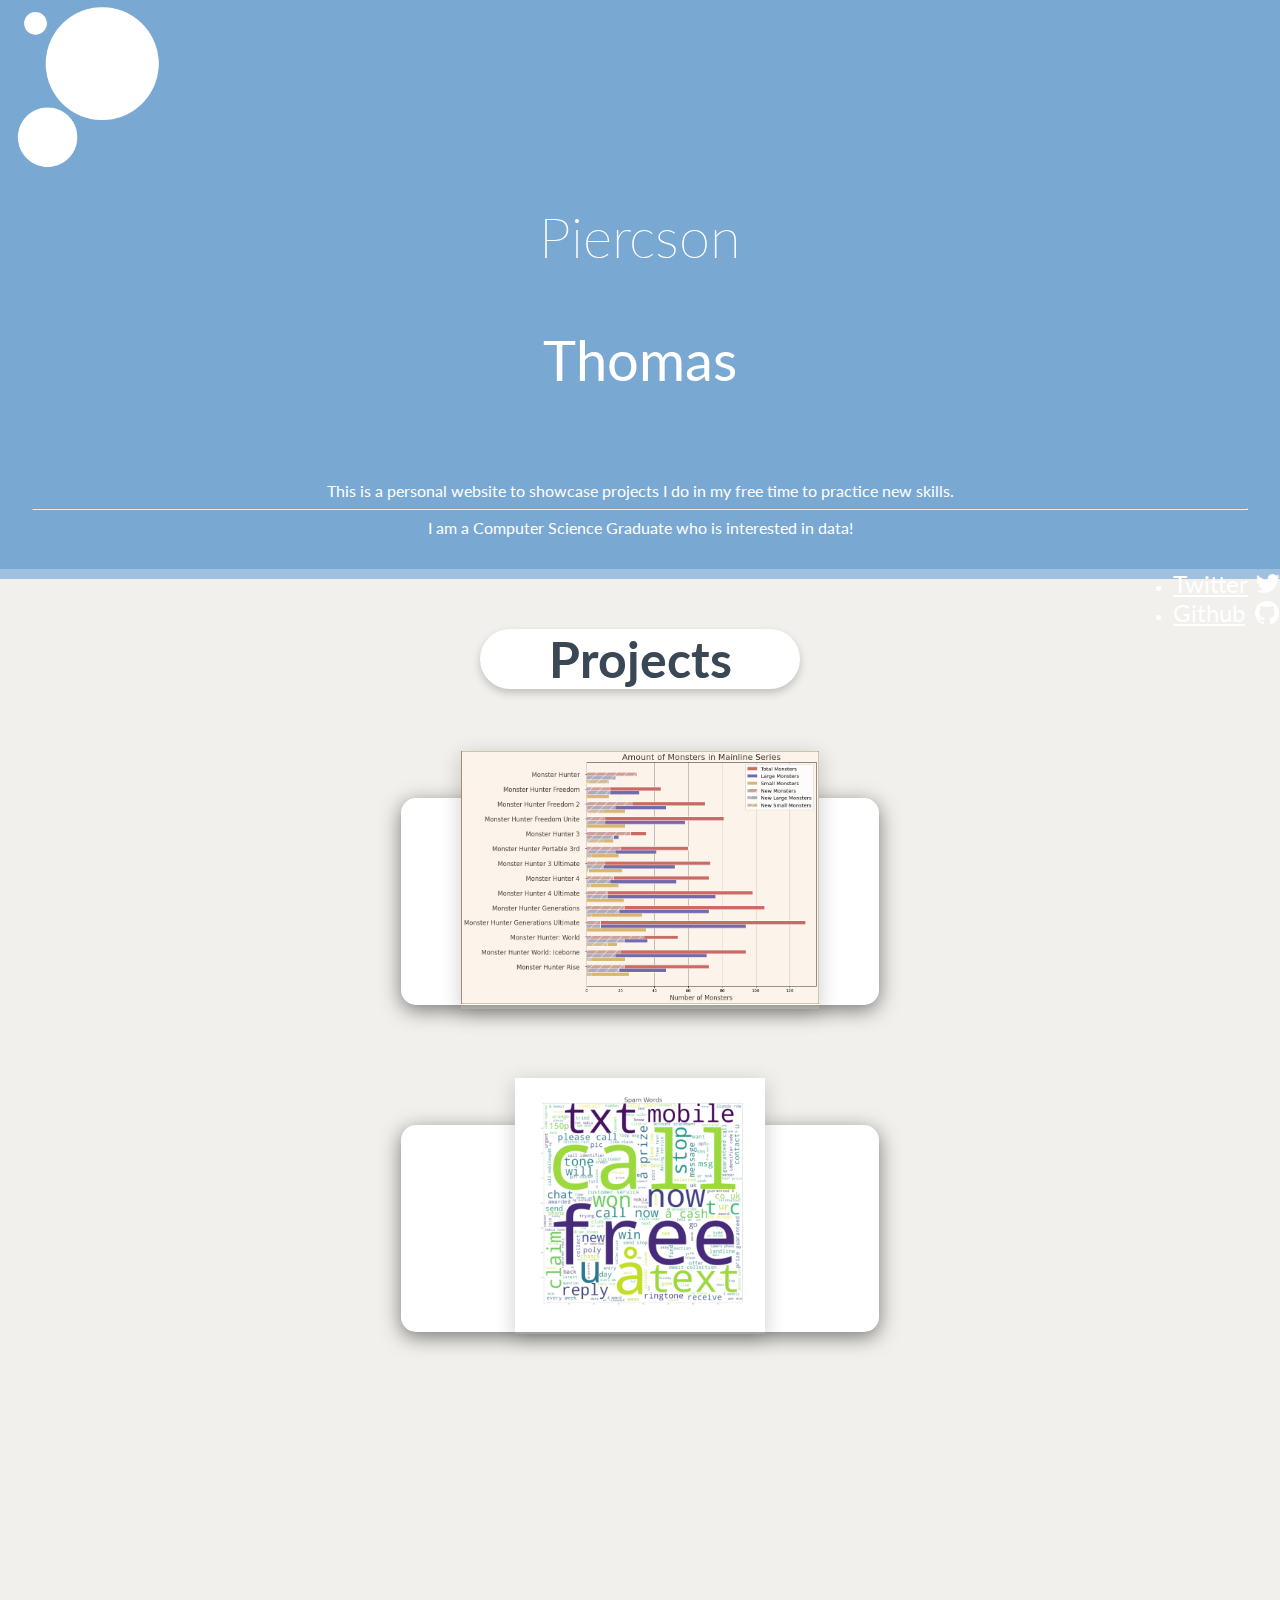
==== commit 1379e4cf: "Ca;eb is a bro" ====
--- a/index.html
+++ b/index.html
@@ -2,34 +2,36 @@
 <html>
   <head>
     <meta charset="utf-8">
-    <meta name="viewport" content="width=device-width">
+    <meta name="viewport" content="initial-scale=1.0, width=device-width">
     <meta name="description" content="Personal website showcasing achievements">
     <meta name="keywords" content="piercson thomas, piercson">
     <meta name="author" content="Piercson Thomas">
     <title>Piercson Thomas</title>
     <link rel="stylesheet" href="https://cdn.jsdelivr.net/npm/bootstrap@5.1.3/dist/css/bootstrap.min.css" integrity="sha384-1BmE4kWBq78iYhFldvKuhfTAU6auU8tT94WrHftjDbrCEXSU1oBoqyl2QvZ6jIW3" crossorigin="anonymous">
     <link rel="stylesheet" href="./public/css/style.css">
-    <link rel="stylesheet" href="./public/css/bubble.css">
+    <!--<link rel="stylesheet" href="./public/css/bubble.css">-->
     <link rel="stylesheet" href="./public/css/card.css">
-    <link rel="stylesheet"
-      href="https://fonts.googleapis.com/css?family=Lato">
+    <link rel="stylesheet" href="https://fonts.googleapis.com/css?family=Lato">
+    <style>
+     
+    </style>
   </head>
   <body>
     <nav id="myNav">
       <div class="container-fluid no-padding">
-        <div class="row">
+        <div class="row g-0">
           <div class="col-5 col-sm-3 col-md-3 col-lg-2 col-xl-2 order-1 order-sm-1 order-md-1 order-lg-1 order-xl-1">
             <div id="branding">
               <img src="assests/Bubble_0.png" class="header_img">
             </div>
           </div>
           <div class="col-12 col-sm-5 col-md-5 col-lg-2 col-xl-2 order-3 order-sm-2 order-md-2 order-lg-2 order-xl-2">
-            <div class="row">
+            <div class="row g-0">
               <div id="name_pre">
                 Piercson
               </div>
             </div>
-            <div class="row">
+            <div class="row g-0">
               <div id="name_suf">
                 <p>Thomas</p>
               </div>
@@ -56,7 +58,7 @@
       </div>
     </nav>
     <section>
-      <div class="row">
+      <div class="row g-0">
         <div class="col-xs-12 col-s-12 col-md-12 col-lg-10 col-xl-10">
           <div class="section_title">
               <h1>Projects</h1>
@@ -64,8 +66,8 @@
         </div>
     </section>
     <section>
-      <!-- First Row -->
-      <div class="row">
+      <!-- First row g-0 -->
+      <div class="row g-0">
         <div class="col-xs-12 col-s-12 col-md-12 col-lg-5 col-xl-5">
           <div class = card_container>
             <div class = card>
@@ -118,7 +120,7 @@
       <!-- <section>
           <div class="card">
             <a class="card_a" href="MonsterHunter.html" target="_blank">
-              <div class="row">
+              <div class="row g-0">
                 <div class="col-12">
                   <header class="card_title">
                     <p>Monster Hunter Analysis</p>
@@ -156,7 +158,7 @@
         <!-- <section>
             <div class="card">
               <a class="card_a" href="spam_detection.html" target="_blank">
-                <div class="row">
+                <div class="row g-0">
                   <div class="col-12">
                     <header class="card_title">
                       <p>SMS Spam Detection</p>
--- a/public/css/style.css
+++ b/public/css/style.css
@@ -8,13 +8,11 @@
 body{
   font-family: Lato, serif;
   font-size: 1rem;
-  height: 100%;
   width: 100%;
-  position:relative;
+  position: relative;
   padding: 0;
   margin: 0;
   background-color: #f1f0ec;
-  /* box-sizing: initial; */
 }
 header a{
   color: #ffffff;
@@ -75,6 +73,7 @@
   background: #79A8D2;
   color: #ffffff;
   padding-top: 30px;
+  padding: 0;
   min-height: 70px;
   width: 100%;
   border-bottom: #9FC1DF 10px solid;
@@ -92,8 +91,7 @@
 }
 /* Section */
 section {
-  width: 75.5%;
-  padding-left: 22.5%;
+  max-width: 1400px;
   margin: auto;
   text-align: center;
   padding-top: 1rem;
